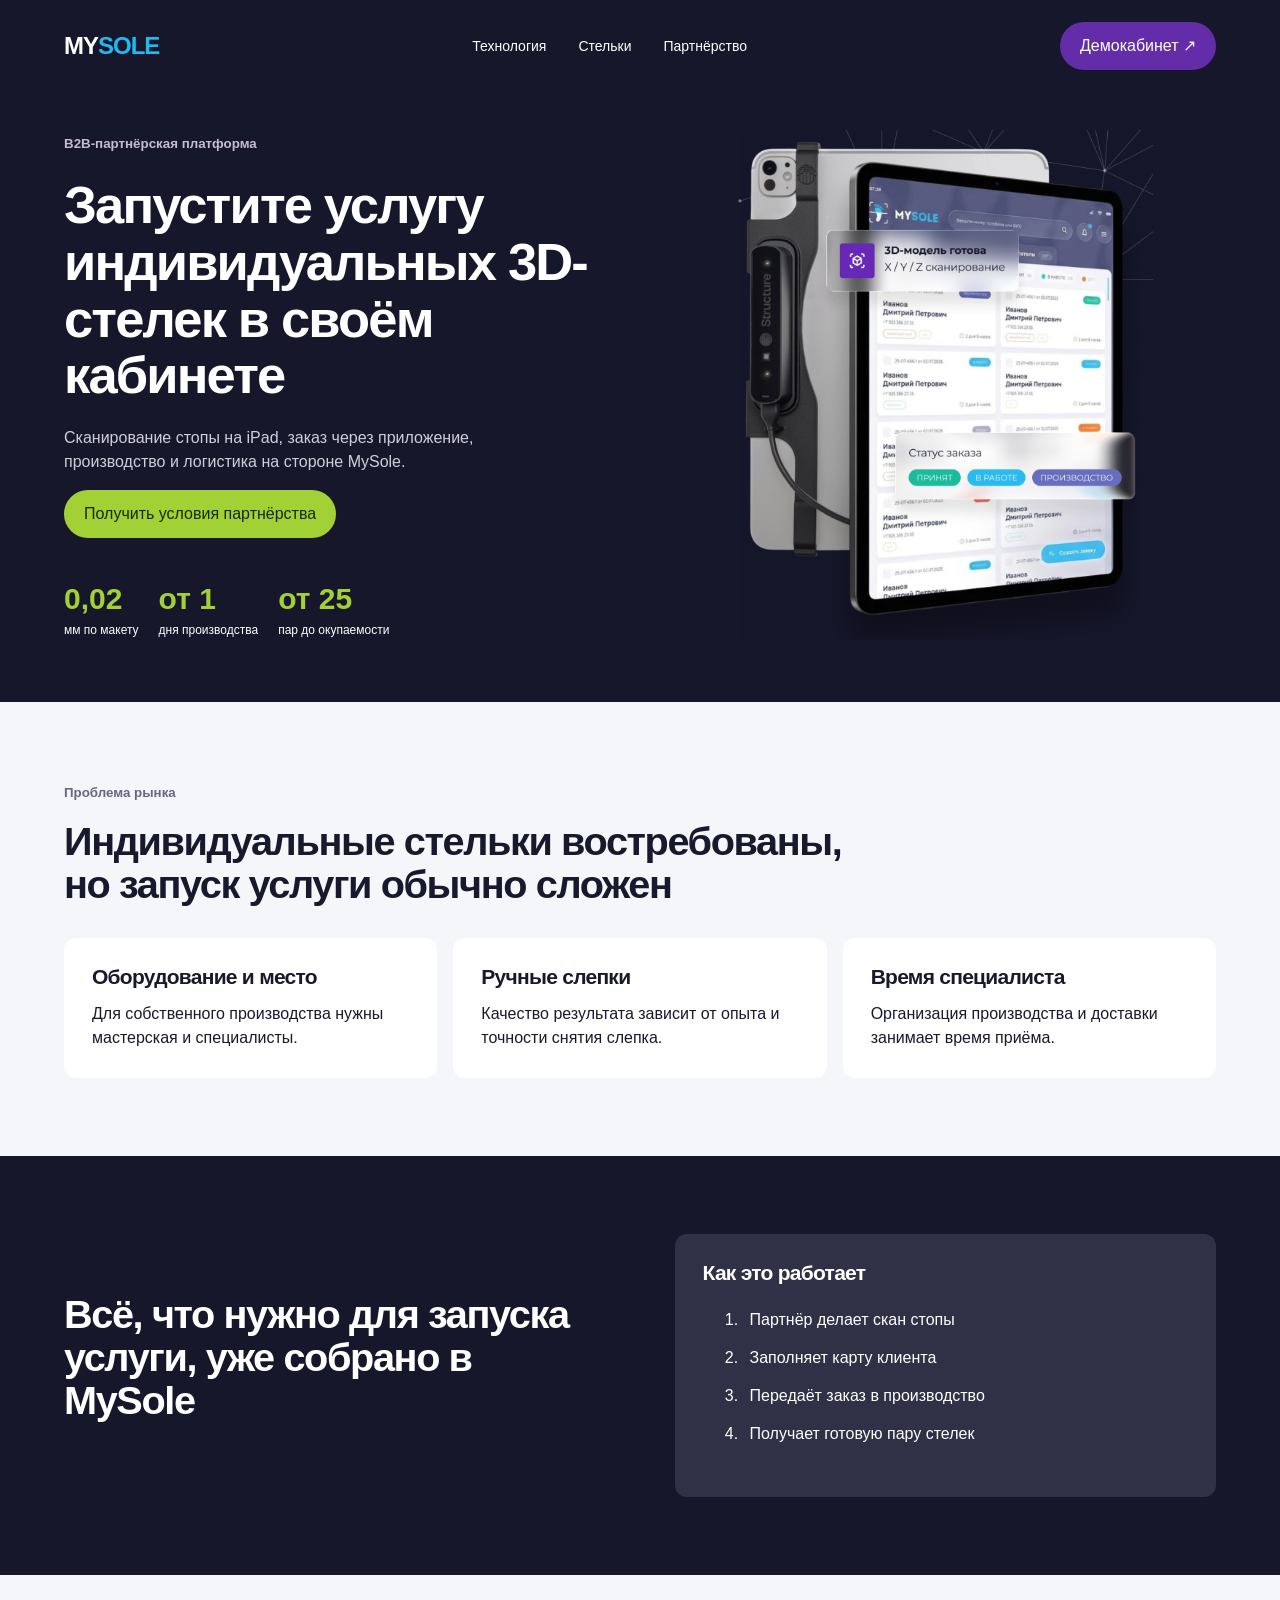
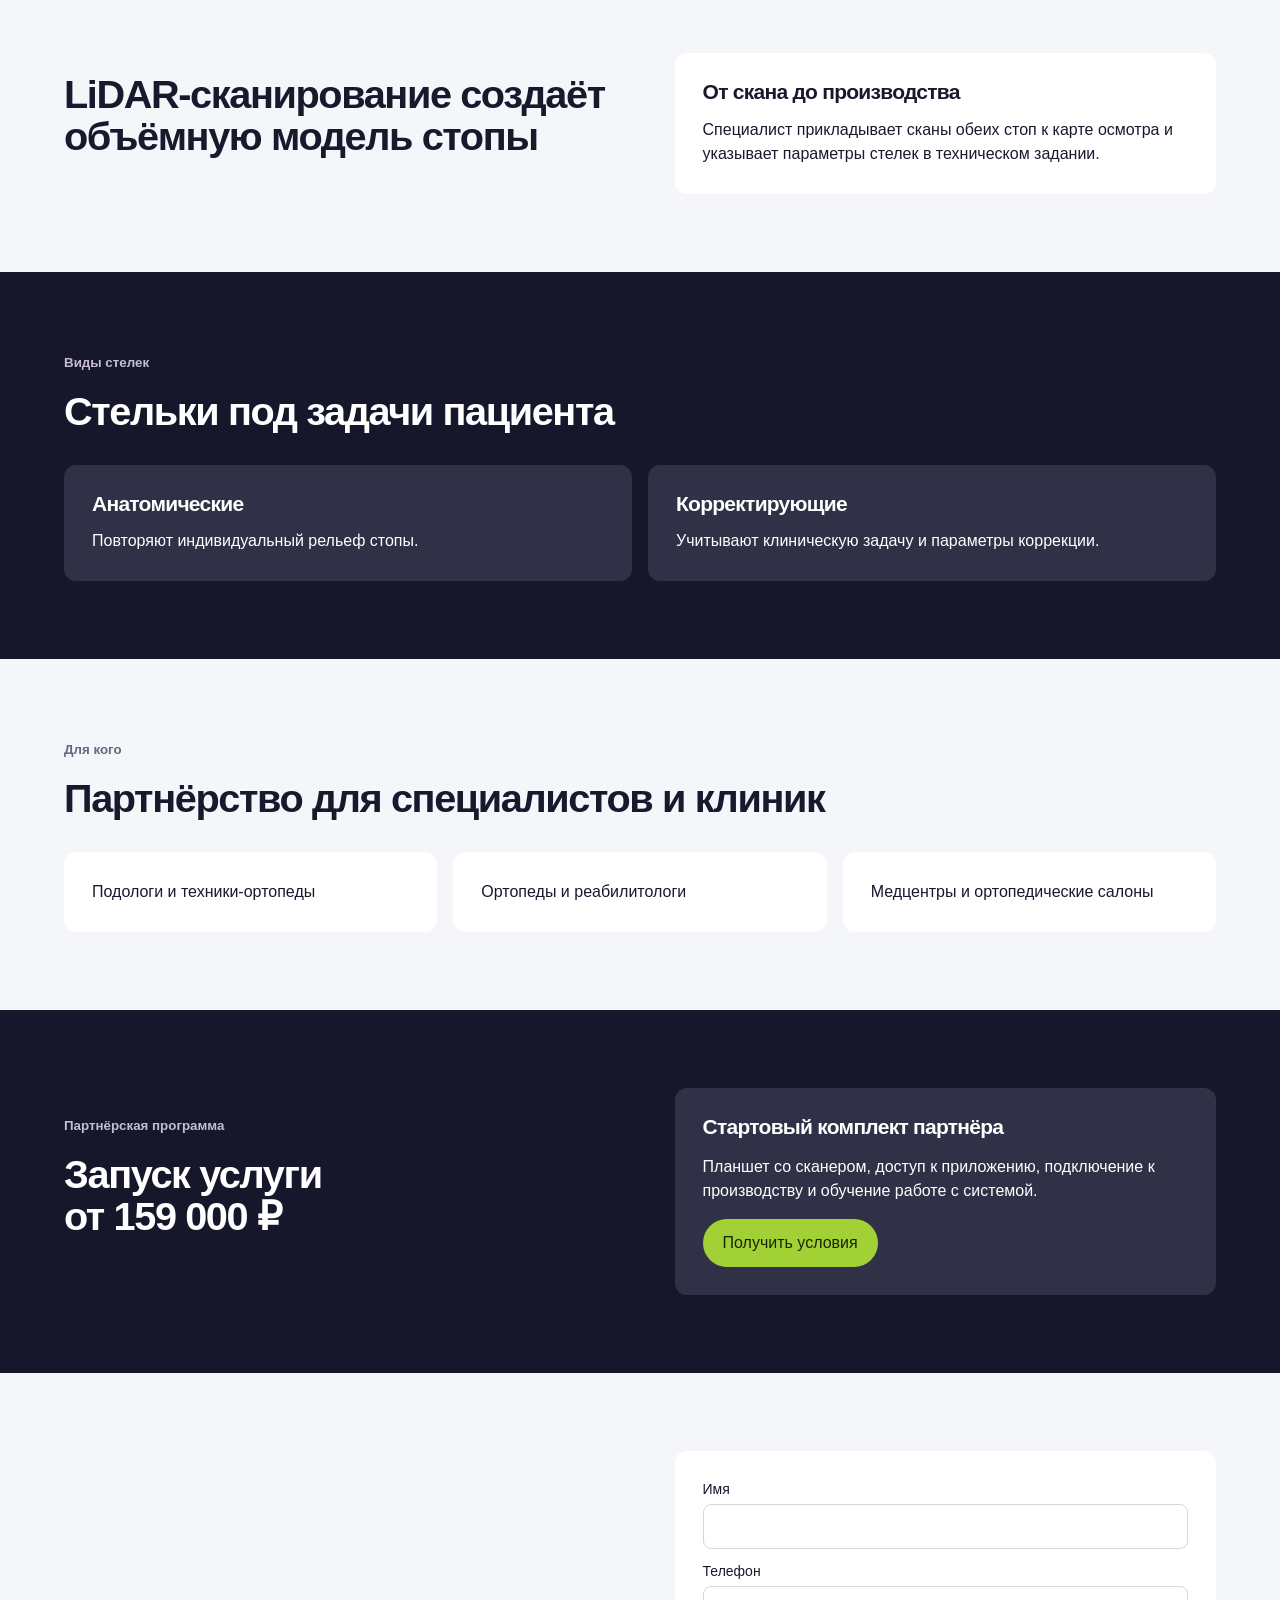
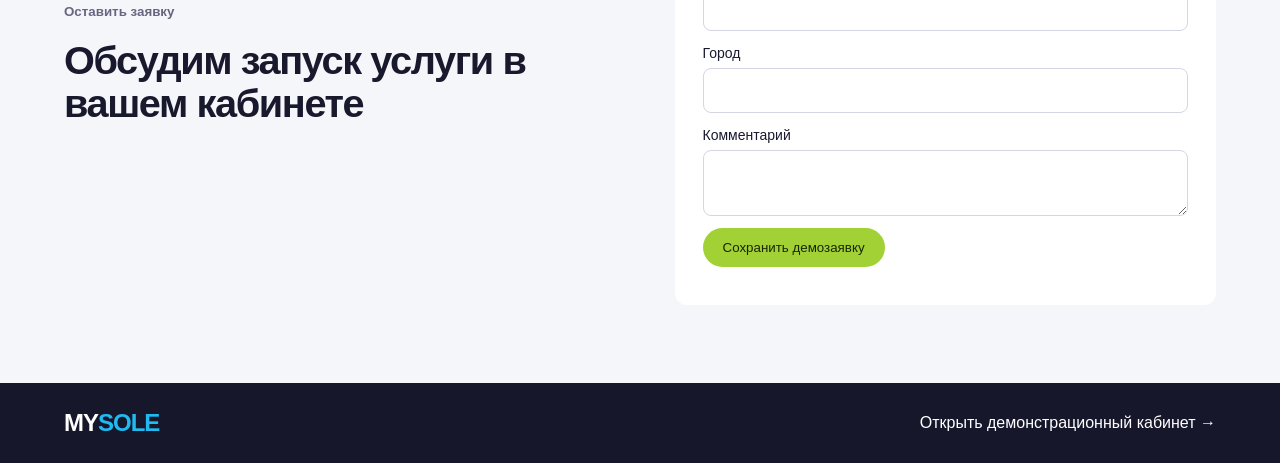
==== index.html @ a8e33460 "Add MySole website and demo cabinet" ====
<!doctype html><html lang="ru"><meta charset="utf-8"><meta name="viewport" content="width=device-width,initial-scale=1"><title>MySole · Партнёрская программа</title><link rel="stylesheet" href="style.css"><header><div class="wrap"><a class="brand" href="#">MY<b>SOLE</b></a><nav><a href="#tech">Технология</a><a href="#insoles">Стельки</a><a href="#partner">Партнёрство</a></nav><a class="pill purple" href="cabinet.html">Демокабинет ↗</a></div></header><main><section class="dark hero"><div class="wrap split"><div><small>B2B-партнёрская платформа</small><h1>Запустите услугу индивидуальных 3D-стелек в своём кабинете</h1><p>Сканирование стопы на iPad, заказ через приложение, производство и логистика на стороне MySole.</p><a class="pill green" href="#contact">Получить условия партнёрства</a><div class="metrics"><span><strong>0,02</strong> мм по макету</span><span><strong>от 1</strong> дня производства</span><span><strong>от 25</strong> пар до окупаемости</span></div></div><img class="tablet" src="tablet.png" alt="Планшет со сканером и интерфейсом MySole"></div></section>
<section><div class="wrap"><small>Проблема рынка</small><h2>Индивидуальные стельки востребованы,<br>но запуск услуги обычно сложен</h2><div class="cards"><article><h3>Оборудование и место</h3>Для собственного производства нужны мастерская и специалисты.</article><article><h3>Ручные слепки</h3>Качество результата зависит от опыта и точности снятия слепка.</article><article><h3>Время специалиста</h3>Организация производства и доставки занимает время приёма.</article></div></div></section>
<section class="dark"><div class="wrap split"><h2>Всё, что нужно для запуска услуги, уже собрано в MySole</h2><article class="purple"><h3>Как это работает</h3><ol><li>Партнёр делает скан стопы</li><li>Заполняет карту клиента</li><li>Передаёт заказ в производство</li><li>Получает готовую пару стелек</li></ol></article></div></section>
<section id="tech"><div class="wrap split"><h2>LiDAR-сканирование создаёт объёмную модель стопы</h2><article><h3>От скана до производства</h3>Специалист прикладывает сканы обеих стоп к карте осмотра и указывает параметры стелек в техническом задании.</article></div></section>
<section class="dark" id="insoles"><div class="wrap"><small>Виды стелек</small><h2>Стельки под задачи пациента</h2><div class="cards"><article><h3>Анатомические</h3>Повторяют индивидуальный рельеф стопы.</article><article><h3>Корректирующие</h3>Учитывают клиническую задачу и параметры коррекции.</article></div></div></section>
<section><div class="wrap"><small>Для кого</small><h2>Партнёрство для специалистов и клиник</h2><div class="cards"><article>Подологи и техники-ортопеды</article><article>Ортопеды и реабилитологи</article><article>Медцентры и ортопедические салоны</article></div></div></section>
<section class="dark" id="partner"><div class="wrap split"><div><small>Партнёрская программа</small><h2>Запуск услуги<br>от 159 000 ₽</h2></div><article><h3>Стартовый комплект партнёра</h3><p>Планшет со сканером, доступ к приложению, подключение к производству и обучение работе с системой.</p><a href="#contact" class="pill green">Получить условия</a></article></div></section>
<section id="contact"><div class="wrap split"><div><small>Оставить заявку</small><h2>Обсудим запуск услуги в вашем кабинете</h2></div><form id="lead"><label>Имя<input required name="name"></label><label>Телефон<input type="tel" required name="phone"></label><label>Город<input name="city"></label><label>Комментарий<textarea name="comment"></textarea></label><button>Сохранить демозаявку</button><output aria-live="polite"></output></form></div></section></main><footer><div class="wrap"><span class="brand">MY<b>SOLE</b></span><a href="cabinet.html">Открыть демонстрационный кабинет →</a></div></footer><script>lead.onsubmit=e=>{e.preventDefault();try{localStorage.setItem('mysole.lead',JSON.stringify(Object.fromEntries(new FormData(lead))));lead.reset();lead.querySelector('output').textContent='Заявка сохранена в этом браузере.'}catch{lead.querySelector('output').textContent='Браузер запретил сохранение.'}}</script></html>
---- style.css ----
*{box-sizing:border-box}html{scroll-behavior:smooth}body{margin:0;font:16px/1.5 Inter,Arial,sans-serif;color:#19192e;background:#f4f6fa}a{color:inherit;text-decoration:none}a:hover{text-decoration:underline}.wrap{width:min(1160px,90%);margin:auto}header,footer,.dark{background:#17172c;color:#fff}header .wrap,footer .wrap{display:flex;align-items:center;justify-content:space-between;padding:22px 0;gap:15px}.brand{font-size:24px;font-weight:900;letter-spacing:-1px}.brand b{color:#20baf1}nav{display:flex;gap:32px}nav a{font-size:14px}.pill,button{display:inline-block;border:none;border-radius:30px;padding:12px 20px;font:600 14px/1.3 inherit;font-family:inherit;cursor:pointer}.green,button{background:#a2d136;color:#182600}.purple,article.purple{background:#632da9;color:white}section{padding:78px 0}.hero{padding:38px 0 62px}.split{display:grid;grid-template-columns:1fr 1fr;gap:6%;align-items:center}.tablet{width:100%;max-height:510px;object-fit:contain}.hero p{max-width:470px;color:#d0cedb}.metrics{display:flex;gap:20px;margin-top:38px}.metrics span{font-size:12px}.metrics strong{display:block;color:#a2d136;font-size:30px}.cards{display:flex;gap:16px}.cards>*{flex:1}small{font-weight:600;color:#676680}.dark small{color:#c4bdd5}h1,h2,h3{line-height:1.08;letter-spacing:-.035em}h1{font-size:clamp(38px,4.1vw,63px);margin:22px 0}h2{font-size:clamp(30px,3.1vw,47px);margin:16px 0 32px}h3{margin:0 0 14px;font-size:21px}article,form{background:white;padding:28px;border-radius:12px}.dark article{background:#303046}li{padding:7px}label{display:grid;gap:4px;margin-bottom:12px;font-size:14px}input,textarea,select{width:100%;padding:11px;border:1px solid #d4d6e1;border-radius:8px;font:inherit}output{display:block;margin-top:10px}.app{display:grid;grid-template-columns:190px 1fr;min-height:100vh;background:#f2f3fa}.side{background:#686cb9;color:white;padding:25px 16px}.side nav{flex-direction:column;gap:6px;margin:35px 0}.side a{padding:9px}.side nav a.active,.app button{background:#26b7e9;color:#102d3b}.desk{padding:clamp(16px,3vw,44px);min-width:0}.toolbar,.row,.filters{display:flex;align-items:center;gap:12px;flex-wrap:wrap}.toolbar input{max-width:340px}.toolbar h1{font-size:32px;color:#5e63ac;margin-right:auto}.filters{margin:20px 0}.row{background:white;border-radius:20px;margin:8px 0;padding:12px 18px}.row>*{flex:1;min-width:90px}.row input{flex:0;min-width:18px;width:18px}.row select{max-width:165px}.app fieldset{border:1px solid #dedfea;border-radius:10px;margin:14px 0}.app dialog{border:0;border-radius:14px;width:min(560px,94vw);max-height:88vh}.app dialog::backdrop{background:#28284a88;backdrop-filter:blur(3px)}.app dialog form{padding:12px}.muted{color:#5a6074;font-size:14px}@media(max-width:720px){header nav{display:none}.split,.app{grid-template-columns:1fr}.split{gap:25px}.cards{flex-direction:column}.tablet{max-height:310px}.side{padding:12px}.side nav{flex-direction:row;flex-wrap:wrap;margin:8px 0}.side nav a{padding:5px 9px}.side .home{float:right}.desk{padding:16px}.row{align-items:start}.row>*{min-width:38%}section{padding:46px 0}.metrics{gap:14px}.hero{padding-top:18px}footer .wrap{flex-wrap:wrap}}
@media(max-width:720px){header .wrap{flex-wrap:wrap}header nav{display:flex;order:3;width:100%;justify-content:space-between;gap:8px}header nav a{padding:6px 0}.row select{max-width:100%}}
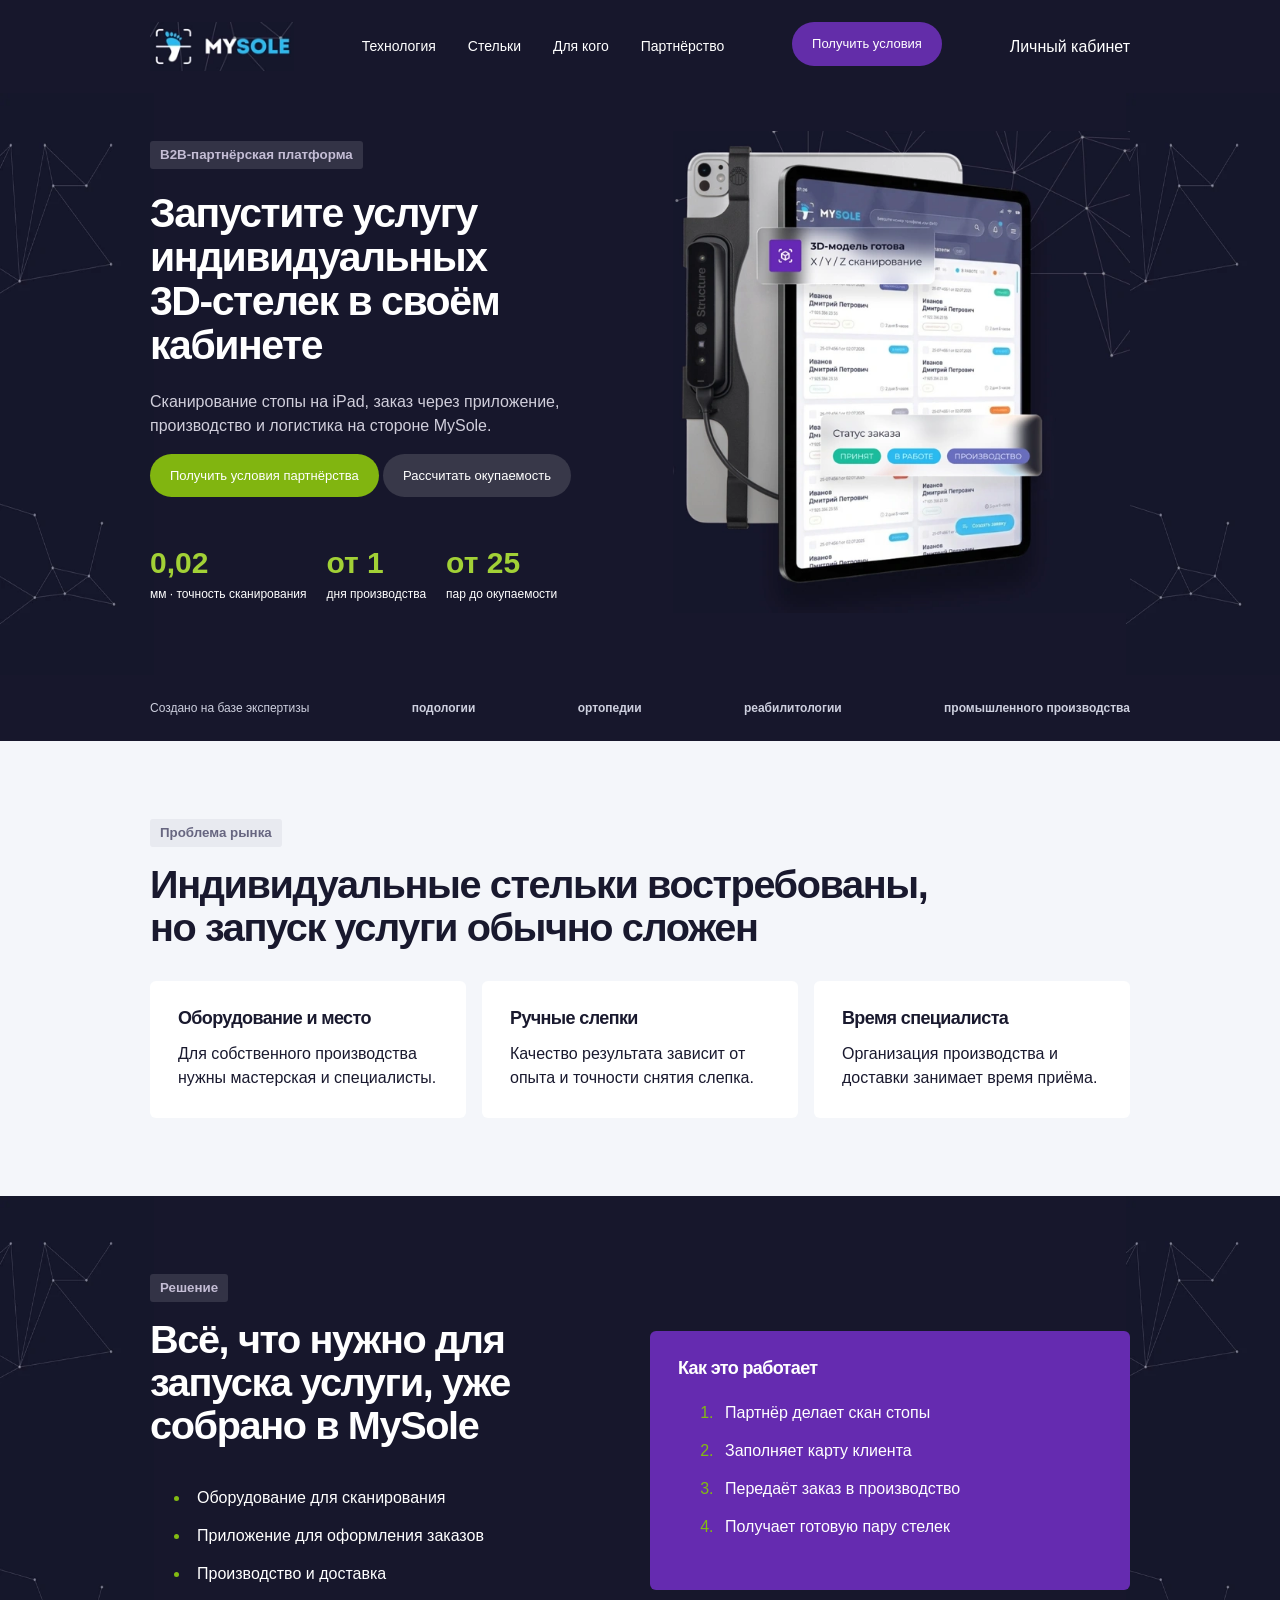
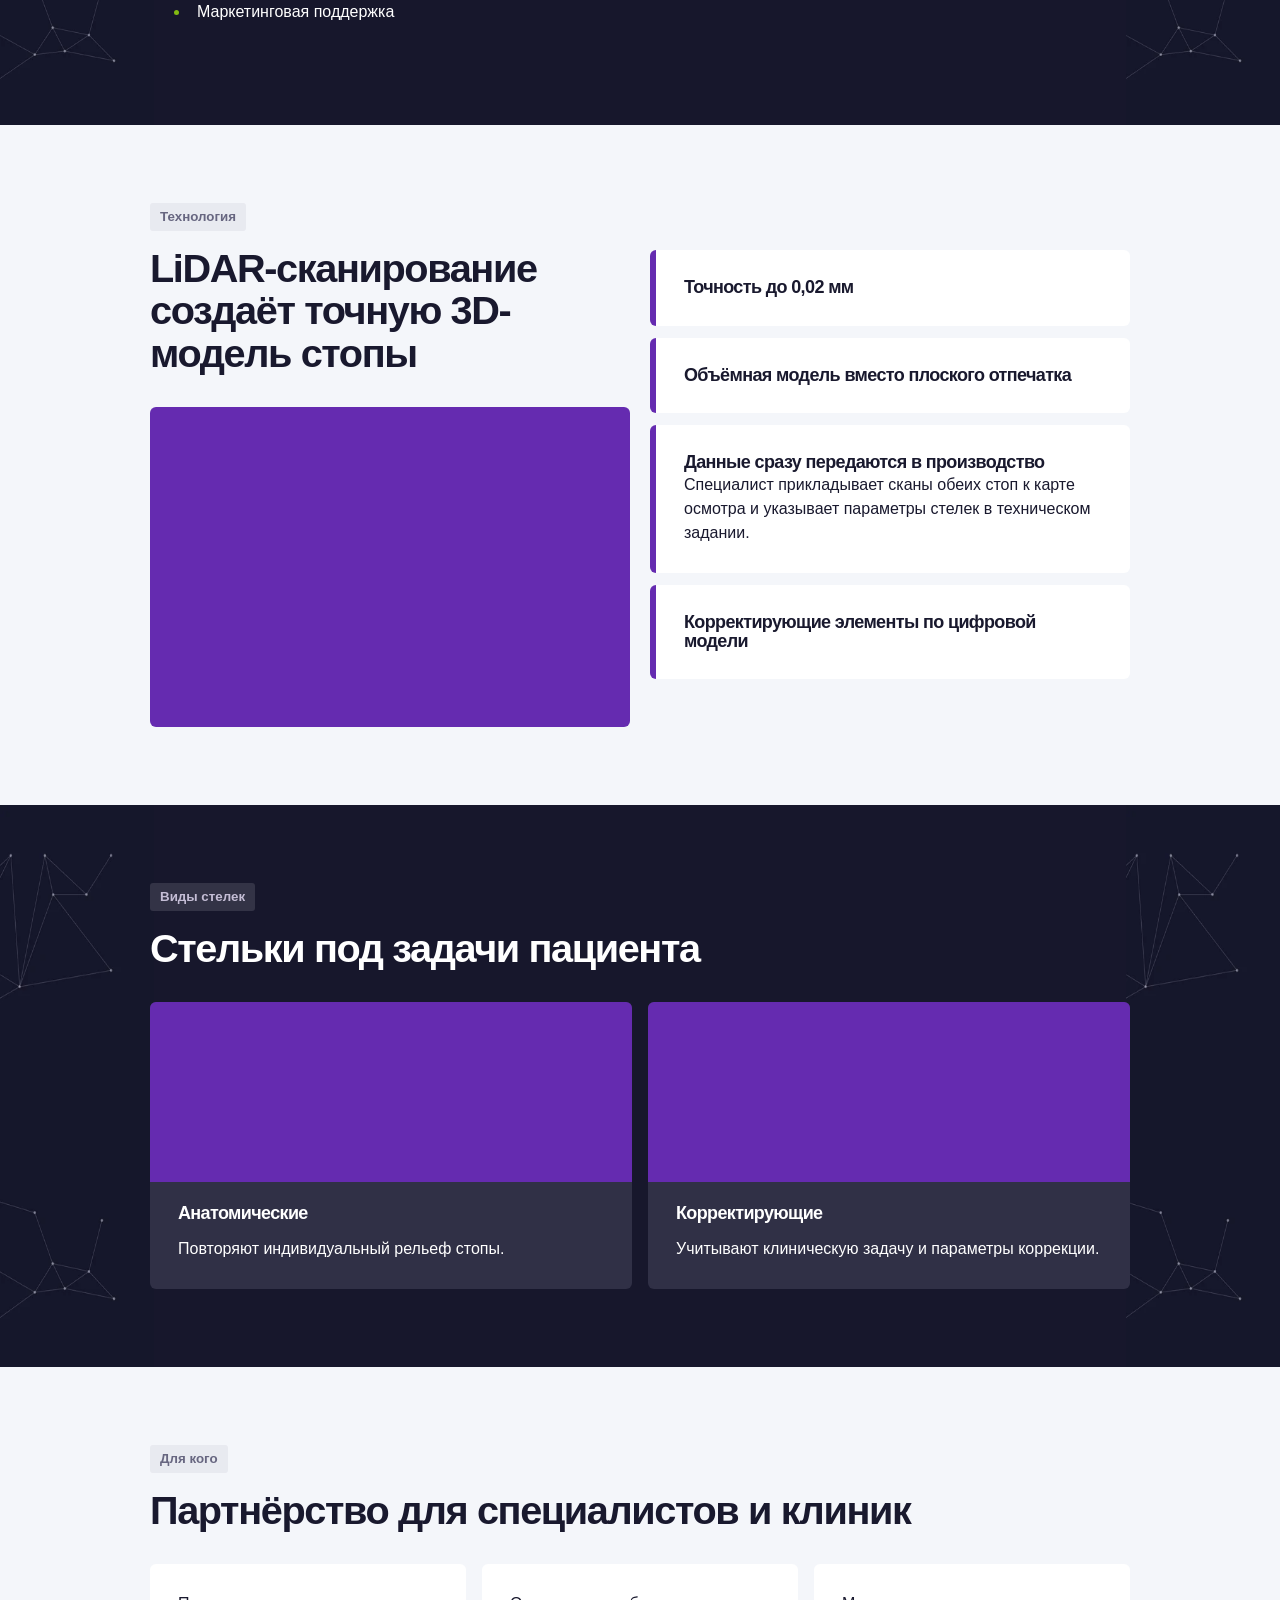
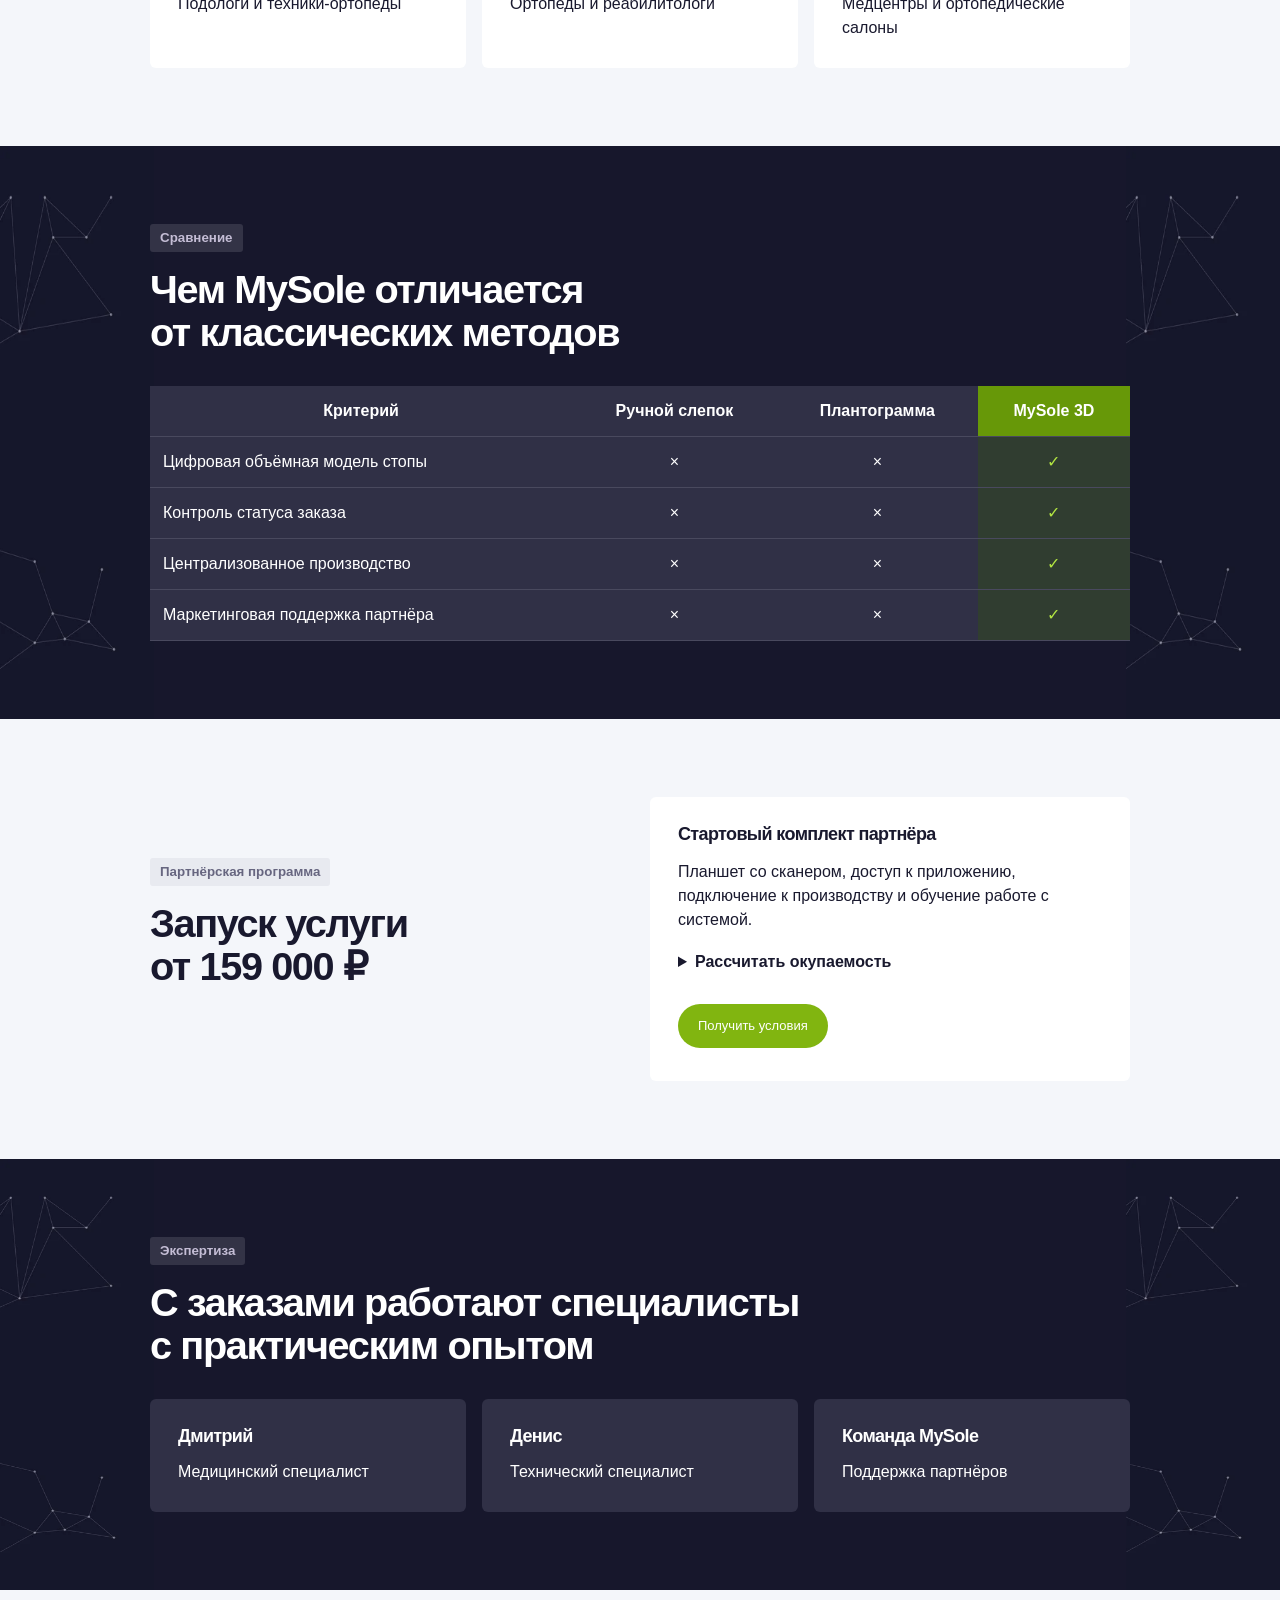
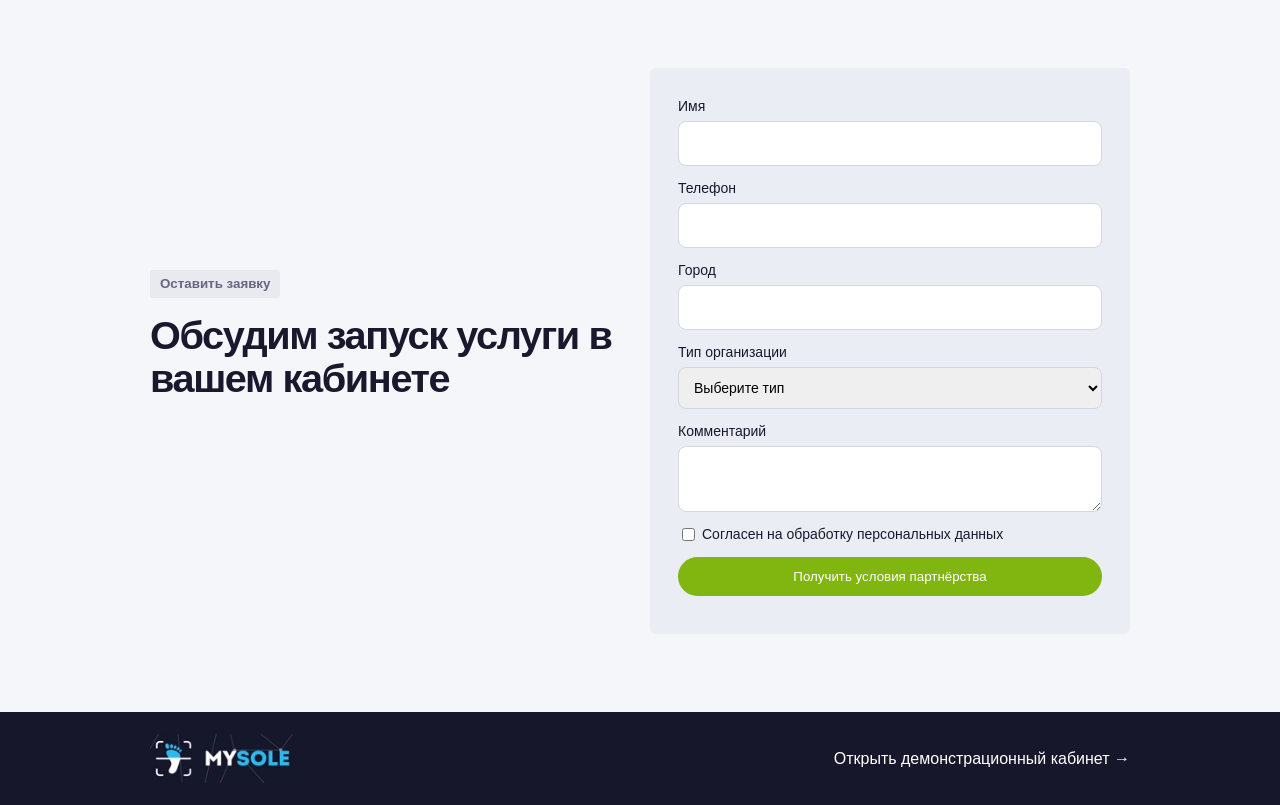
==== commit 01ccfefc: "Update landing page and order form from design references" ====
--- a/index.html
+++ b/index.html
@@ -1,8 +1,8 @@
-<!doctype html><html lang="ru"><meta charset="utf-8"><meta name="viewport" content="width=device-width,initial-scale=1"><title>MySole · Партнёрская программа</title><link rel="stylesheet" href="style.css"><header><div class="wrap"><a class="brand" href="#">MY<b>SOLE</b></a><nav><a href="#tech">Технология</a><a href="#insoles">Стельки</a><a href="#partner">Партнёрство</a></nav><a class="pill purple" href="cabinet.html">Демокабинет ↗</a></div></header><main><section class="dark hero"><div class="wrap split"><div><small>B2B-партнёрская платформа</small><h1>Запустите услугу индивидуальных 3D-стелек в своём кабинете</h1><p>Сканирование стопы на iPad, заказ через приложение, производство и логистика на стороне MySole.</p><a class="pill green" href="#contact">Получить условия партнёрства</a><div class="metrics"><span><strong>0,02</strong> мм по макету</span><span><strong>от 1</strong> дня производства</span><span><strong>от 25</strong> пар до окупаемости</span></div></div><img class="tablet" src="tablet.png" alt="Планшет со сканером и интерфейсом MySole"></div></section>
+<!doctype html><html lang="ru"><meta charset="utf-8"><meta name="viewport" content="width=device-width,initial-scale=1"><title>MySole · Партнёрская программа</title><link rel="stylesheet" href="style.css"><header><div class="wrap"><a class="brand" href="#"><img src="brand.webp" width="144" height="49" alt="MySole"></a><nav><a href="#tech">Технология</a><a href="#insoles">Стельки</a><a href="#audience">Для кого</a><a href="#partner">Партнёрство</a></nav><a class="pill purple" href="#contact">Получить условия</a><a class="account" href="cabinet.html">Личный кабинет</a></div></header><main class="landing"><section class="dark hero"><div class="wrap split"><div><small>B2B-партнёрская платформа</small><h1>Запустите услугу индивидуальных 3D‑стелек в своём кабинете</h1><p>Сканирование стопы на iPad, заказ через приложение, производство и логистика на стороне MySole.</p><a class="pill green" href="#contact">Получить условия партнёрства</a> <a class="pill secondary" href="#economics">Рассчитать окупаемость</a><div class="metrics"><span><strong>0,02</strong> мм · точность сканирования</span><span><strong>от 1</strong> дня производства</span><span><strong>от 25</strong> пар до окупаемости</span></div></div><img class="tablet" src="product.webp" alt="Планшет со сканером и интерфейсом MySole"></div></section><aside class="strip"><div class="wrap">Создано на базе экспертизы <b>подологии</b><b>ортопедии</b><b>реабилитологии</b><b>промышленного производства</b></div></aside>
 <section><div class="wrap"><small>Проблема рынка</small><h2>Индивидуальные стельки востребованы,<br>но запуск услуги обычно сложен</h2><div class="cards"><article><h3>Оборудование и место</h3>Для собственного производства нужны мастерская и специалисты.</article><article><h3>Ручные слепки</h3>Качество результата зависит от опыта и точности снятия слепка.</article><article><h3>Время специалиста</h3>Организация производства и доставки занимает время приёма.</article></div></div></section>
-<section class="dark"><div class="wrap split"><h2>Всё, что нужно для запуска услуги, уже собрано в MySole</h2><article class="purple"><h3>Как это работает</h3><ol><li>Партнёр делает скан стопы</li><li>Заполняет карту клиента</li><li>Передаёт заказ в производство</li><li>Получает готовую пару стелек</li></ol></article></div></section>
-<section id="tech"><div class="wrap split"><h2>LiDAR-сканирование создаёт объёмную модель стопы</h2><article><h3>От скана до производства</h3>Специалист прикладывает сканы обеих стоп к карте осмотра и указывает параметры стелек в техническом задании.</article></div></section>
+<section class="dark"><div class="wrap split"><div><small>Решение</small><h2>Всё, что нужно для запуска услуги, уже собрано в MySole</h2><ul><li>Оборудование для сканирования</li><li>Приложение для оформления заказов</li><li>Производство и доставка</li><li>Маркетинговая поддержка</li></ul></div><article class="purple"><h3>Как это работает</h3><ol><li>Партнёр делает скан стопы</li><li>Заполняет карту клиента</li><li>Передаёт заказ в производство</li><li>Получает готовую пару стелек</li></ol></article></div></section>
+<section id="tech"><div class="wrap split"><div><small>Технология</small><h2>LiDAR-сканирование создаёт точную 3D-модель стопы</h2><div class="swatch"></div></div><div class="stack"><article><h3>Точность до 0,02 мм</h3></article><article><h3>Объёмная модель вместо плоского отпечатка</h3></article><article><h3>Данные сразу передаются в производство</h3>Специалист прикладывает сканы обеих стоп к карте осмотра и указывает параметры стелек в техническом задании.</article><article><h3>Корректирующие элементы по цифровой модели</h3></article></div></div></section>
 <section class="dark" id="insoles"><div class="wrap"><small>Виды стелек</small><h2>Стельки под задачи пациента</h2><div class="cards"><article><h3>Анатомические</h3>Повторяют индивидуальный рельеф стопы.</article><article><h3>Корректирующие</h3>Учитывают клиническую задачу и параметры коррекции.</article></div></div></section>
-<section><div class="wrap"><small>Для кого</small><h2>Партнёрство для специалистов и клиник</h2><div class="cards"><article>Подологи и техники-ортопеды</article><article>Ортопеды и реабилитологи</article><article>Медцентры и ортопедические салоны</article></div></div></section>
-<section class="dark" id="partner"><div class="wrap split"><div><small>Партнёрская программа</small><h2>Запуск услуги<br>от 159 000 ₽</h2></div><article><h3>Стартовый комплект партнёра</h3><p>Планшет со сканером, доступ к приложению, подключение к производству и обучение работе с системой.</p><a href="#contact" class="pill green">Получить условия</a></article></div></section>
-<section id="contact"><div class="wrap split"><div><small>Оставить заявку</small><h2>Обсудим запуск услуги в вашем кабинете</h2></div><form id="lead"><label>Имя<input required name="name"></label><label>Телефон<input type="tel" required name="phone"></label><label>Город<input name="city"></label><label>Комментарий<textarea name="comment"></textarea></label><button>Сохранить демозаявку</button><output aria-live="polite"></output></form></div></section></main><footer><div class="wrap"><span class="brand">MY<b>SOLE</b></span><a href="cabinet.html">Открыть демонстрационный кабинет →</a></div></footer><script>lead.onsubmit=e=>{e.preventDefault();try{localStorage.setItem('mysole.lead',JSON.stringify(Object.fromEntries(new FormData(lead))));lead.reset();lead.querySelector('output').textContent='Заявка сохранена в этом браузере.'}catch{lead.querySelector('output').textContent='Браузер запретил сохранение.'}}</script></html>
+<section id="audience"><div class="wrap"><small>Для кого</small><h2>Партнёрство для специалистов и клиник</h2><div class="cards"><article>Подологи и техники-ортопеды</article><article>Ортопеды и реабилитологи</article><article>Медцентры и ортопедические салоны</article></div></div></section>
+<section class="dark"><div class="wrap"><small>Сравнение</small><h2>Чем MySole отличается<br>от классических методов</h2><div class="tablebox"><table><thead><tr><th>Критерий</th><th>Ручной слепок</th><th>Плантограмма</th><th>MySole 3D</th></tr></thead><tbody><tr><td>Цифровая объёмная модель стопы</td><td>×</td><td>×</td><td>✓</td></tr><tr><td>Контроль статуса заказа</td><td>×</td><td>×</td><td>✓</td></tr><tr><td>Централизованное производство</td><td>×</td><td>×</td><td>✓</td></tr><tr><td>Маркетинговая поддержка партнёра</td><td>×</td><td>×</td><td>✓</td></tr></tbody></table></div></div></section><section id="partner"><div class="wrap split"><div><small>Партнёрская программа</small><h2>Запуск услуги<br>от 159 000 ₽</h2></div><article><h3>Стартовый комплект партнёра</h3><p>Планшет со сканером, доступ к приложению, подключение к производству и обучение работе с системой.</p><details id="economics"><summary>Рассчитать окупаемость</summary><label>Доход с пары после расходов, ₽<input id="marginValue" type="number" min="1" step="1" placeholder="Введите сумму"></label><output id="estimate" aria-live="polite"></output></details><a href="#contact" class="pill green">Получить условия</a></article></div></section>
+<section class="dark"><div class="wrap"><small>Экспертиза</small><h2>С заказами работают специалисты<br>с практическим опытом</h2><div class="cards"><article><h3>Дмитрий</h3>Медицинский специалист</article><article><h3>Денис</h3>Технический специалист</article><article><h3>Команда MySole</h3>Поддержка партнёров</article></div></div></section><section id="contact"><div class="wrap split"><div><small>Оставить заявку</small><h2>Обсудим запуск услуги в вашем кабинете</h2></div><form id="lead"><label>Имя<input required name="name"></label><label>Телефон<input type="tel" required name="phone"></label><label>Город<input name="city"></label><label>Тип организации<select name="organization" required><option value="">Выберите тип</option><option>Частный кабинет</option><option>Клиника</option><option>Ортопедический салон</option><option>Другое</option></select></label><label>Комментарий<textarea name="comment"></textarea></label><label class="consent"><input required type="checkbox"> Согласен на обработку персональных данных</label><button>Получить условия партнёрства</button><output aria-live="polite"></output></form></div></section></main><footer><div class="wrap"><span class="brand"><img src="brand.webp" width="144" height="49" alt="MySole"></span><a href="cabinet.html">Открыть демонстрационный кабинет →</a></div></footer><script>marginValue.oninput=()=>{estimate.textContent=marginValue.valueAsNumber>0?"Для покрытия стоимости комплекта потребуется пар: "+Math.ceil(159000/marginValue.valueAsNumber):""};lead.onsubmit=e=>{e.preventDefault();try{localStorage.setItem('mysole.lead',JSON.stringify(Object.fromEntries(new FormData(lead))));lead.reset();lead.querySelector('output').textContent='Заявка сохранена в этом браузере.'}catch{lead.querySelector('output').textContent='Браузер запретил сохранение.'}}</script></html>
--- a/style.css
+++ b/style.css
@@ -1,2 +1,5 @@
 *{box-sizing:border-box}html{scroll-behavior:smooth}body{margin:0;font:16px/1.5 Inter,Arial,sans-serif;color:#19192e;background:#f4f6fa}a{color:inherit;text-decoration:none}a:hover{text-decoration:underline}.wrap{width:min(1160px,90%);margin:auto}header,footer,.dark{background:#17172c;color:#fff}header .wrap,footer .wrap{display:flex;align-items:center;justify-content:space-between;padding:22px 0;gap:15px}.brand{font-size:24px;font-weight:900;letter-spacing:-1px}.brand b{color:#20baf1}nav{display:flex;gap:32px}nav a{font-size:14px}.pill,button{display:inline-block;border:none;border-radius:30px;padding:12px 20px;font:600 14px/1.3 inherit;font-family:inherit;cursor:pointer}.green,button{background:#a2d136;color:#182600}.purple,article.purple{background:#632da9;color:white}section{padding:78px 0}.hero{padding:38px 0 62px}.split{display:grid;grid-template-columns:1fr 1fr;gap:6%;align-items:center}.tablet{width:100%;max-height:510px;object-fit:contain}.hero p{max-width:470px;color:#d0cedb}.metrics{display:flex;gap:20px;margin-top:38px}.metrics span{font-size:12px}.metrics strong{display:block;color:#a2d136;font-size:30px}.cards{display:flex;gap:16px}.cards>*{flex:1}small{font-weight:600;color:#676680}.dark small{color:#c4bdd5}h1,h2,h3{line-height:1.08;letter-spacing:-.035em}h1{font-size:clamp(38px,4.1vw,63px);margin:22px 0}h2{font-size:clamp(30px,3.1vw,47px);margin:16px 0 32px}h3{margin:0 0 14px;font-size:21px}article,form{background:white;padding:28px;border-radius:12px}.dark article{background:#303046}li{padding:7px}label{display:grid;gap:4px;margin-bottom:12px;font-size:14px}input,textarea,select{width:100%;padding:11px;border:1px solid #d4d6e1;border-radius:8px;font:inherit}output{display:block;margin-top:10px}.app{display:grid;grid-template-columns:190px 1fr;min-height:100vh;background:#f2f3fa}.side{background:#686cb9;color:white;padding:25px 16px}.side nav{flex-direction:column;gap:6px;margin:35px 0}.side a{padding:9px}.side nav a.active,.app button{background:#26b7e9;color:#102d3b}.desk{padding:clamp(16px,3vw,44px);min-width:0}.toolbar,.row,.filters{display:flex;align-items:center;gap:12px;flex-wrap:wrap}.toolbar input{max-width:340px}.toolbar h1{font-size:32px;color:#5e63ac;margin-right:auto}.filters{margin:20px 0}.row{background:white;border-radius:20px;margin:8px 0;padding:12px 18px}.row>*{flex:1;min-width:90px}.row input{flex:0;min-width:18px;width:18px}.row select{max-width:165px}.app fieldset{border:1px solid #dedfea;border-radius:10px;margin:14px 0}.app dialog{border:0;border-radius:14px;width:min(560px,94vw);max-height:88vh}.app dialog::backdrop{background:#28284a88;backdrop-filter:blur(3px)}.app dialog form{padding:12px}.muted{color:#5a6074;font-size:14px}@media(max-width:720px){header nav{display:none}.split,.app{grid-template-columns:1fr}.split{gap:25px}.cards{flex-direction:column}.tablet{max-height:310px}.side{padding:12px}.side nav{flex-direction:row;flex-wrap:wrap;margin:8px 0}.side nav a{padding:5px 9px}.side .home{float:right}.desk{padding:16px}.row{align-items:start}.row>*{min-width:38%}section{padding:46px 0}.metrics{gap:14px}.hero{padding-top:18px}footer .wrap{flex-wrap:wrap}}
 @media(max-width:720px){header .wrap{flex-wrap:wrap}header nav{display:flex;order:3;width:100%;justify-content:space-between;gap:8px}header nav a{padding:6px 0}.row select{max-width:100%}}
+
+.wrap{width:min(980px,90%)}header,.landing .dark,footer{background-color:#17172c}.landing .dark{background-image:url(network.webp),url(network.webp);background-position:left center,right center;background-repeat:no-repeat;background-size:12% 100%}.brand img{display:block;object-fit:contain}.landing .split{gap:20px}.hero h1{max-width:11.5em;font-size:clamp(36px,3.2vw,48px)}.hero .tablet{width:100%;max-height:520px}.hero .split{grid-template-columns:1.1fr 1fr}.green,.landing button{background:#81b510;color:#fff}.secondary{background:#383849;color:white}.pill{font-size:13px;margin-bottom:5px}.strip{background:#17172c;color:#ced0df;padding:24px 0}.strip .wrap{display:flex;flex-wrap:wrap;justify-content:space-between;gap:12px;font-size:12px}.landing small{display:inline-block;padding:4px 10px;background:#e8eaf0;border-radius:3px}.landing .dark small{background:#333346}.landing h2{max-width:790px}.landing article,.landing form{border-radius:6px}.landing h3{font-size:18px}.landing .purple,.swatch,#insoles article:before{background:#652bb0}.swatch{aspect-ratio:1.5;border-radius:6px}.stack{display:grid;gap:12px}.stack article{border-left:6px solid #652bb0}.stack h3{margin:0}.landing li::marker{color:#83bb12}#insoles article{overflow:hidden}#insoles article:before{content:"";display:block;height:180px;margin:-28px -28px 22px}.tablebox{overflow:auto}.landing table{width:100%;border-collapse:collapse;background:#303046}.landing td,.landing th{padding:13px;border-bottom:1px solid #49495e;text-align:center}.landing td:first-child{text-align:left}.landing td:last-child{background:#303d30;color:#b3e642}.landing th:last-child{background:#679808}.consent{display:flex;align-items:center}.consent input{width:auto}.landing form{background:#eaedf4}.landing form button{width:100%}#economics{margin:18px 0}#economics summary{cursor:pointer;font-weight:bold;margin-bottom:12px}.desk{background:#f8f9fc}.app .row{border-radius:0;margin:0;border-bottom:1px solid #e6e8f0;padding:9px 14px}.app .filters select{width:auto}.app .row button,.app .row select{border-radius:5px}.side nav a.active{border-radius:6px}.app dialog{width:min(800px,95vw)}.feet{display:grid;grid-template-columns:1fr 1fr;gap:12px}
+@media(max-width:720px){.hero .split,.feet{grid-template-columns:1fr}.brand img{width:100px;height:auto}header .wrap{gap:8px}.account{font-size:12px}.strip .wrap{justify-content:flex-start}.landing .dark{background-size:8% 100%}.hero h1{margin-top:12px}.landing .cards{gap:12px}.swatch{aspect-ratio:2}.app .row{gap:8px}}
